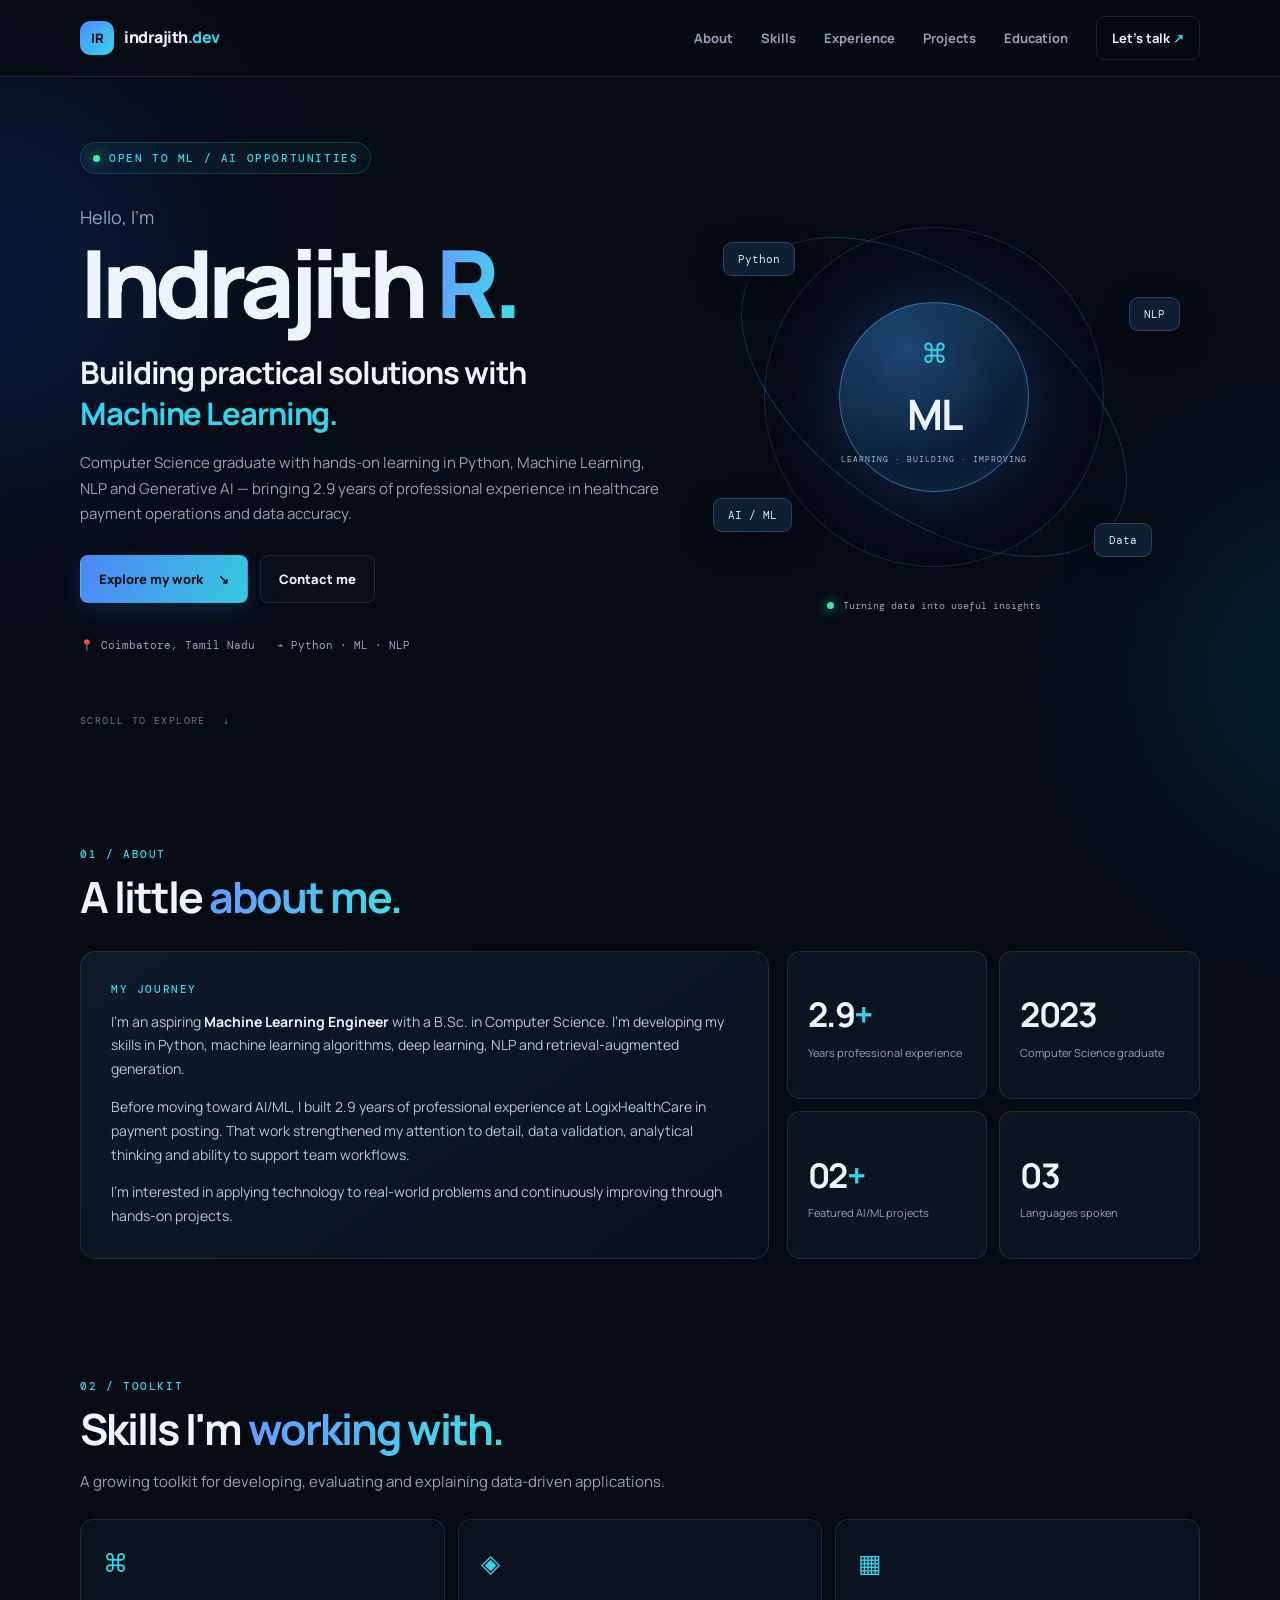
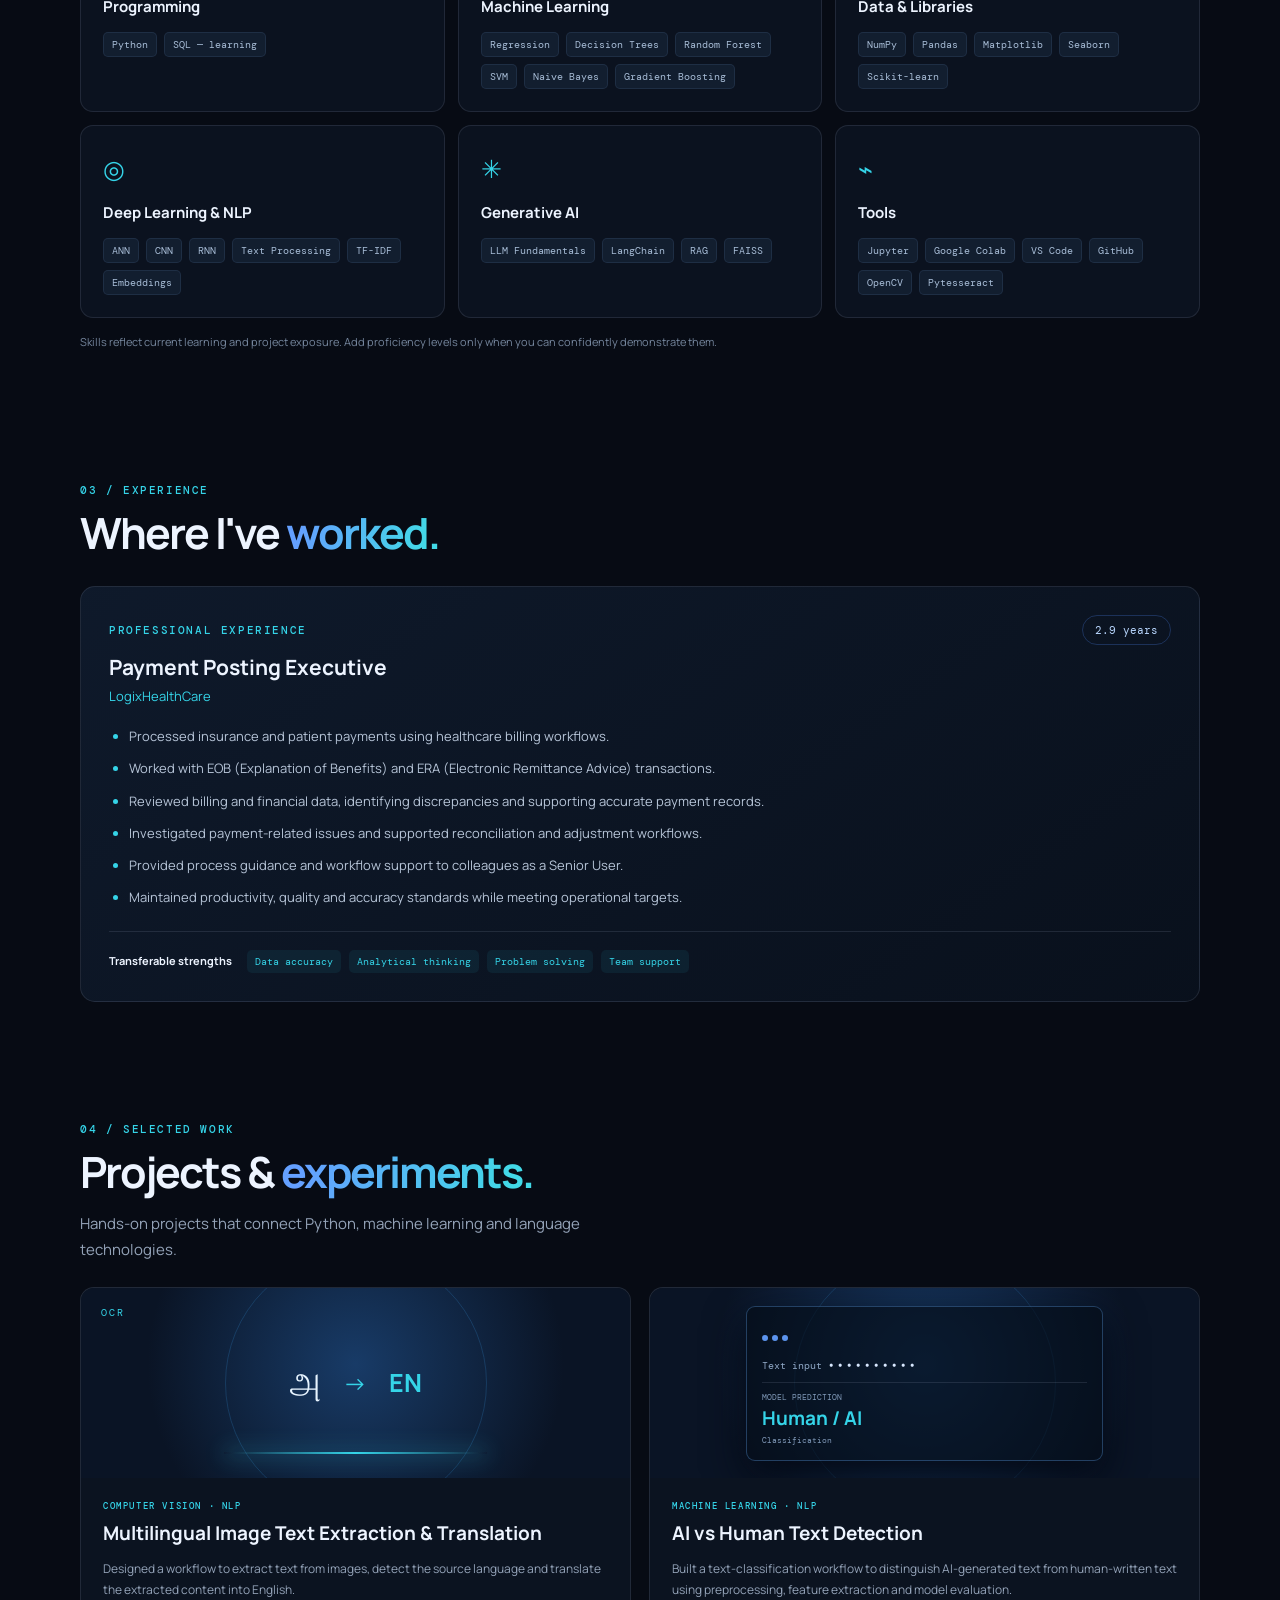
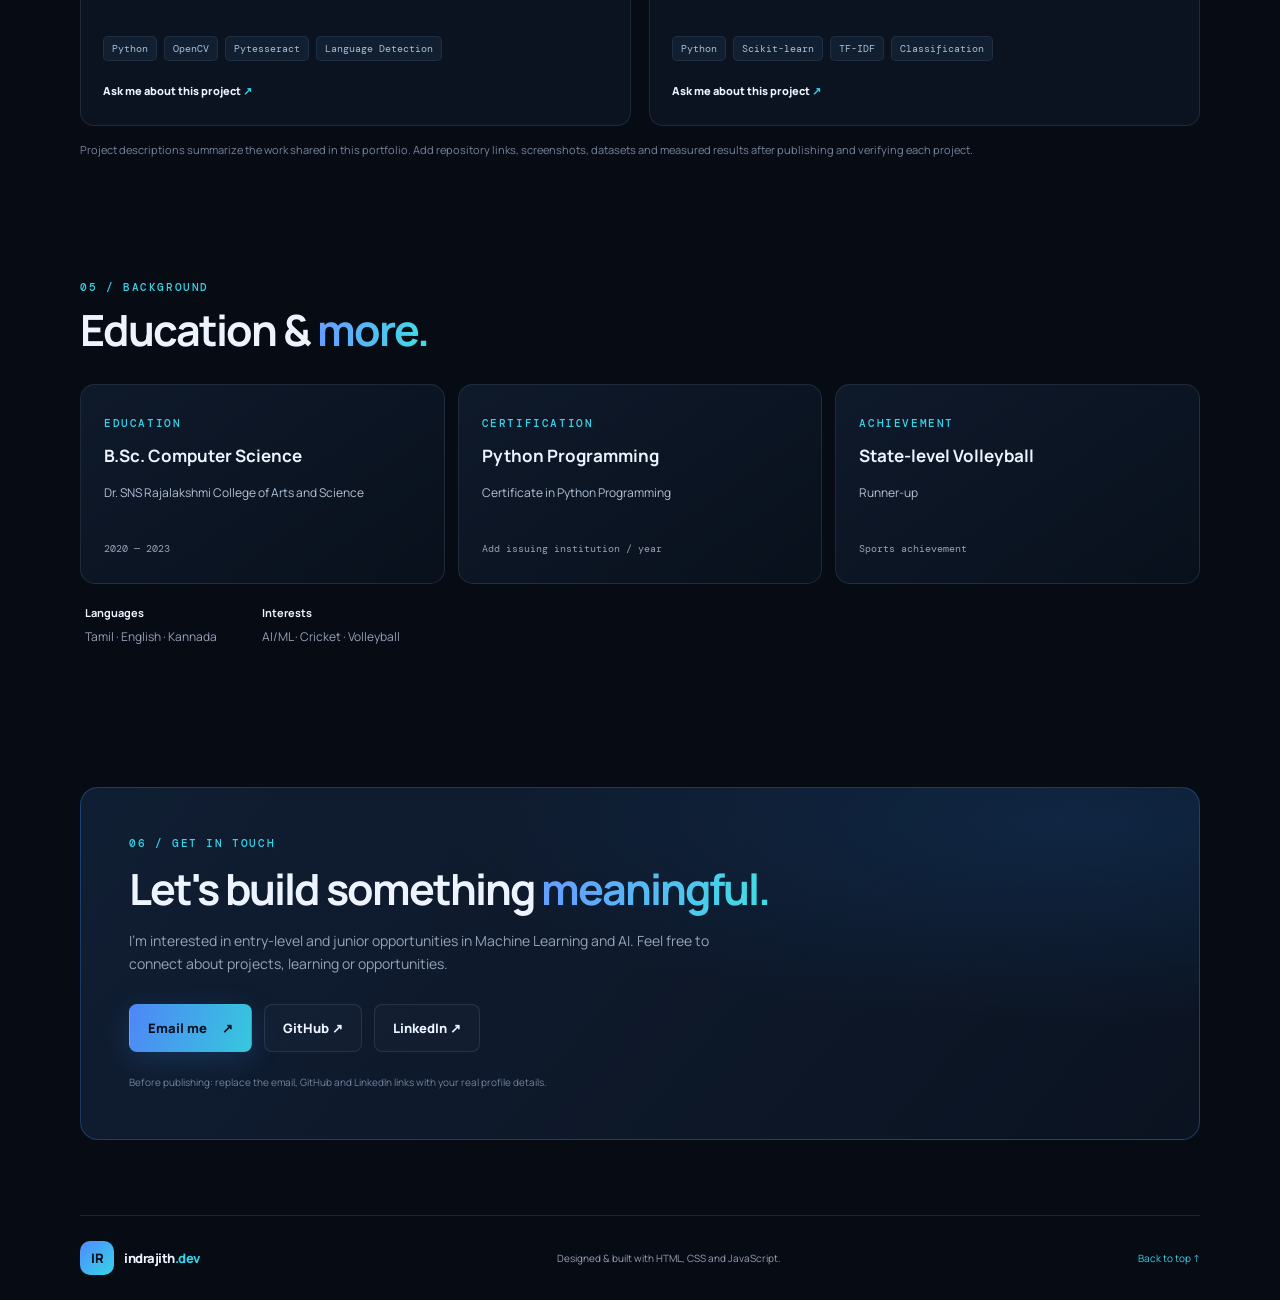
==== index.html @ 8628aa72 "Add files via upload" ====
<!DOCTYPE html>
<html lang="en">
<head>
  <meta charset="UTF-8">
  <meta name="viewport" content="width=device-width, initial-scale=1.0">
  <meta name="description" content="Indrajith R — aspiring Machine Learning Engineer portfolio.">
  <title>Indrajith R | Machine Learning Engineer</title>
  <link rel="preconnect" href="https://fonts.googleapis.com">
  <link rel="preconnect" href="https://fonts.gstatic.com" crossorigin>
  <link href="https://fonts.googleapis.com/css2?family=DM+Mono:wght@400;500&family=Manrope:wght@400;500;600;700;800&display=swap" rel="stylesheet">
  <link rel="stylesheet" href="style.css">
</head>
<body>
  <div class="ambient ambient-one"></div><div class="ambient ambient-two"></div>
  <header class="site-header">
    <nav class="nav container" aria-label="Main navigation">
      <a class="brand" href="#home"><span class="brand-mark">IR</span><span>indrajith<span class="accent">.dev</span></span></a>
      <button class="menu-toggle" id="menuToggle" aria-label="Toggle navigation" aria-expanded="false">☰</button>
      <div class="nav-links" id="navLinks">
        <a href="#about">About</a><a href="#skills">Skills</a><a href="#experience">Experience</a>
        <a href="#projects">Projects</a><a href="#education">Education</a>
        <a class="nav-contact" href="#contact">Let's talk <span>↗</span></a>
      </div>
    </nav>
  </header>

  <main>
    <section class="hero container" id="home">
      <div class="hero-copy">
        <div class="eyebrow"><span class="status-dot"></span> OPEN TO ML / AI OPPORTUNITIES</div>
        <p class="intro">Hello, I'm</p>
        <h1>Indrajith <span class="gradient-text">R.</span></h1>
        <h2>Building practical solutions with <span class="accent">Machine Learning.</span></h2>
        <p class="hero-description">Computer Science graduate with hands-on learning in Python, Machine Learning, NLP and Generative AI — bringing 2.9 years of professional experience in healthcare payment operations and data accuracy.</p>
        <div class="hero-actions">
          <a class="button button-primary" href="#projects">Explore my work <span>↘</span></a>
          <a class="button button-ghost" href="#contact">Contact me</a>
        </div>
        <div class="hero-meta"><span>📍 Coimbatore, Tamil Nadu</span><span>⌁ Python · ML · NLP</span></div>
      </div>
      <div class="hero-visual" aria-label="Decorative machine learning illustration">
        <div class="orbit orbit-a"></div><div class="orbit orbit-b"></div>
        <div class="core"><span class="core-symbol">⌘</span><strong>ML</strong><small>LEARNING · BUILDING · IMPROVING</small></div>
        <span class="float-chip chip-python">Python</span><span class="float-chip chip-nlp">NLP</span>
        <span class="float-chip chip-ai">AI / ML</span><span class="float-chip chip-data">Data</span>
        <div class="visual-caption"><span class="pulse"></span> Turning data into useful insights</div>
      </div>
      <a class="scroll-cue" href="#about">SCROLL TO EXPLORE <span>↓</span></a>
    </section>

    <section class="section container" id="about">
      <div class="section-heading"><span class="section-index">01 / ABOUT</span><h2>A little <span class="gradient-text">about me.</span></h2></div>
      <div class="about-grid">
        <div class="about-main panel">
          <div class="panel-kicker">MY JOURNEY</div>
          <p>I'm an aspiring <strong>Machine Learning Engineer</strong> with a B.Sc. in Computer Science. I'm developing my skills in Python, machine learning algorithms, deep learning, NLP and retrieval-augmented generation.</p>
          <p>Before moving toward AI/ML, I built 2.9 years of professional experience at LogixHealthCare in payment posting. That work strengthened my attention to detail, data validation, analytical thinking and ability to support team workflows.</p>
          <p>I'm interested in applying technology to real-world problems and continuously improving through hands-on projects.</p>
        </div>
        <div class="about-stats">
          <div class="stat-card"><strong>2.9<span>+</span></strong><span>Years professional experience</span></div>
          <div class="stat-card"><strong>2023</strong><span>Computer Science graduate</span></div>
          <div class="stat-card"><strong>02<span>+</span></strong><span>Featured AI/ML projects</span></div>
          <div class="stat-card"><strong>03</strong><span>Languages spoken</span></div>
        </div>
      </div>
    </section>

    <section class="section container" id="skills">
      <div class="section-heading"><span class="section-index">02 / TOOLKIT</span><h2>Skills I'm <span class="gradient-text">working with.</span></h2></div>
      <p class="section-lead">A growing toolkit for developing, evaluating and explaining data-driven applications.</p>
      <div class="skills-grid">
        <article class="skill-card"><div class="skill-icon">⌘</div><h3>Programming</h3><div class="tags"><span>Python</span><span>SQL — learning</span></div></article>
        <article class="skill-card"><div class="skill-icon">◈</div><h3>Machine Learning</h3><div class="tags"><span>Regression</span><span>Decision Trees</span><span>Random Forest</span><span>SVM</span><span>Naive Bayes</span><span>Gradient Boosting</span></div></article>
        <article class="skill-card"><div class="skill-icon">▦</div><h3>Data & Libraries</h3><div class="tags"><span>NumPy</span><span>Pandas</span><span>Matplotlib</span><span>Seaborn</span><span>Scikit-learn</span></div></article>
        <article class="skill-card"><div class="skill-icon">◎</div><h3>Deep Learning & NLP</h3><div class="tags"><span>ANN</span><span>CNN</span><span>RNN</span><span>Text Processing</span><span>TF-IDF</span><span>Embeddings</span></div></article>
        <article class="skill-card"><div class="skill-icon">✳</div><h3>Generative AI</h3><div class="tags"><span>LLM Fundamentals</span><span>LangChain</span><span>RAG</span><span>FAISS</span></div></article>
        <article class="skill-card"><div class="skill-icon">⌁</div><h3>Tools</h3><div class="tags"><span>Jupyter</span><span>Google Colab</span><span>VS Code</span><span>GitHub</span><span>OpenCV</span><span>Pytesseract</span></div></article>
      </div>
      <p class="note">Skills reflect current learning and project exposure. Add proficiency levels only when you can confidently demonstrate them.</p>
    </section>

    <section class="section container" id="experience">
      <div class="section-heading"><span class="section-index">03 / EXPERIENCE</span><h2>Where I've <span class="gradient-text">worked.</span></h2></div>
      <article class="timeline-card panel">
        <div class="timeline-top"><div><span class="panel-kicker">PROFESSIONAL EXPERIENCE</span><h3>Payment Posting Executive</h3><p class="company">LogixHealthCare</p></div><span class="date-pill">2.9 years</span></div>
        <ul class="experience-list">
          <li>Processed insurance and patient payments using healthcare billing workflows.</li>
          <li>Worked with EOB (Explanation of Benefits) and ERA (Electronic Remittance Advice) transactions.</li>
          <li>Reviewed billing and financial data, identifying discrepancies and supporting accurate payment records.</li>
          <li>Investigated payment-related issues and supported reconciliation and adjustment workflows.</li>
          <li>Provided process guidance and workflow support to colleagues as a Senior User.</li>
          <li>Maintained productivity, quality and accuracy standards while meeting operational targets.</li>
        </ul>
        <div class="transferable"><strong>Transferable strengths</strong><span>Data accuracy</span><span>Analytical thinking</span><span>Problem solving</span><span>Team support</span></div>
      </article>
    </section>

    <section class="section container" id="projects">
      <div class="section-heading"><span class="section-index">04 / SELECTED WORK</span><h2>Projects & <span class="gradient-text">experiments.</span></h2></div>
      <p class="section-lead">Hands-on projects that connect Python, machine learning and language technologies.</p>
      <div class="project-grid">
        <article class="project-card">
          <div class="project-art art-translate"><span class="art-label">OCR</span><div class="scan-box"><span>அ</span><i>→</i><b>EN</b></div><div class="art-lines"></div></div>
          <div class="project-content"><div class="project-type">COMPUTER VISION · NLP</div><h3>Multilingual Image Text Extraction & Translation</h3><p>Designed a workflow to extract text from images, detect the source language and translate the extracted content into English.</p><div class="tags"><span>Python</span><span>OpenCV</span><span>Pytesseract</span><span>Language Detection</span></div><a class="text-link" href="#contact">Ask me about this project <span>↗</span></a></div>
        </article>
        <article class="project-card">
          <div class="project-art art-detect"><div class="detect-window"><div><span class="window-dot"></span><span class="window-dot"></span><span class="window-dot"></span></div><p>Text input <b>••••••••••</b></p><div class="prediction"><span>MODEL PREDICTION</span><strong>Human / AI</strong><i>Classification</i></div></div></div>
          <div class="project-content"><div class="project-type">MACHINE LEARNING · NLP</div><h3>AI vs Human Text Detection</h3><p>Built a text-classification workflow to distinguish AI-generated text from human-written text using preprocessing, feature extraction and model evaluation.</p><div class="tags"><span>Python</span><span>Scikit-learn</span><span>TF-IDF</span><span>Classification</span></div><a class="text-link" href="#contact">Ask me about this project <span>↗</span></a></div>
        </article>
      </div>
      <div class="project-disclaimer">Project descriptions summarize the work shared in this portfolio. Add repository links, screenshots, datasets and measured results after publishing and verifying each project.</div>
    </section>

    <section class="section container" id="education">
      <div class="section-heading"><span class="section-index">05 / BACKGROUND</span><h2>Education & <span class="gradient-text">more.</span></h2></div>
      <div class="education-grid">
        <article class="panel education-card"><span class="panel-kicker">EDUCATION</span><h3>B.Sc. Computer Science</h3><p>Dr. SNS Rajalakshmi College of Arts and Science</p><span class="muted">2020 — 2023</span></article>
        <article class="panel education-card"><span class="panel-kicker">CERTIFICATION</span><h3>Python Programming</h3><p>Certificate in Python Programming</p><span class="muted">Add issuing institution / year</span></article>
        <article class="panel education-card"><span class="panel-kicker">ACHIEVEMENT</span><h3>State-level Volleyball</h3><p>Runner-up</p><span class="muted">Sports achievement</span></article>
      </div>
      <div class="more-info"><div><strong>Languages</strong><span>Tamil · English · Kannada</span></div><div><strong>Interests</strong><span>AI/ML · Cricket · Volleyball</span></div></div>
    </section>

    <section class="section container contact-section" id="contact">
      <div class="contact-panel">
        <span class="section-index">06 / GET IN TOUCH</span>
        <h2>Let's build something <span class="gradient-text">meaningful.</span></h2>
        <p>I'm interested in entry-level and junior opportunities in Machine Learning and AI. Feel free to connect about projects, learning or opportunities.</p>
        <div class="contact-actions">
          <!-- Replace the placeholder email address before publishing. -->
          <a class="button button-primary" id="emailLink" href="mailto:your.email@example.com">Email me <span>↗</span></a>
          <!-- Replace # with your actual profile URLs. -->
          <a class="button button-ghost" href="https://github.com/" target="_blank" rel="noreferrer">GitHub ↗</a>
          <a class="button button-ghost" href="https://www.linkedin.com/" target="_blank" rel="noreferrer">LinkedIn ↗</a>
        </div>
        <div class="contact-placeholder">Before publishing: replace the email, GitHub and LinkedIn links with your real profile details.</div>
      </div>
    </section>
  </main>

  <footer class="footer container"><a class="brand" href="#home"><span class="brand-mark">IR</span><span>indrajith<span class="accent">.dev</span></span></a><span>Designed & built with HTML, CSS and JavaScript.</span><a href="#home">Back to top ↑</a></footer>
  <script src="script.js"></script>
</body>
</html>
---- style.css ----
:root{--bg:#070b14;--panel:#0d1422;--panel2:#101b2d;--text:#edf4ff;--muted:#94a3b8;--blue:#4f8cff;--cyan:#35d4e8;--line:rgba(148,163,184,.16);--font:'Manrope',sans-serif}*{box-sizing:border-box}html{scroll-behavior:smooth;scroll-padding-top:90px}body{margin:0;background:var(--bg);color:var(--text);font-family:var(--font);line-height:1.7;overflow-x:hidden}a{color:inherit;text-decoration:none}.container{width:min(1120px,calc(100% - 48px));margin-inline:auto}.ambient{position:absolute;pointer-events:none;filter:blur(90px);opacity:.18;border-radius:50%;z-index:-1}.ambient-one{width:420px;height:420px;background:#1454c7;top:60px;left:-220px}.ambient-two{width:350px;height:350px;background:#007f9b;top:500px;right:-230px}.site-header{position:sticky;top:0;z-index:10;background:rgba(7,11,20,.82);backdrop-filter:blur(18px);border-bottom:1px solid var(--line)}.nav{height:76px;display:flex;align-items:center;justify-content:space-between}.brand{display:inline-flex;align-items:center;gap:10px;font-weight:800;letter-spacing:-.5px}.brand-mark{display:grid;place-items:center;width:34px;height:34px;border-radius:10px;background:linear-gradient(135deg,var(--blue),var(--cyan));color:#06101d;font-size:13px}.accent{color:var(--cyan)}.nav-links{display:flex;align-items:center;gap:28px;color:var(--muted);font-size:13px;font-weight:700}.nav-links a:hover,.footer a:hover{color:var(--cyan)}.nav-contact{padding:10px 15px;border:1px solid var(--line);border-radius:8px;color:var(--text)!important}.nav-contact span,.text-link span{color:var(--cyan)}.menu-toggle{display:none;background:none;color:var(--text);border:0;font-size:24px}.hero{min-height:680px;display:grid;grid-template-columns:1.05fr .95fr;align-items:center;position:relative;padding-top:60px;padding-bottom:100px}.hero-copy{max-width:610px}.eyebrow,.section-index,.panel-kicker,.project-type{font:500 11px 'DM Mono',monospace;letter-spacing:1.6px;color:var(--cyan)}.eyebrow{display:inline-flex;align-items:center;gap:9px;padding:8px 12px;border:1px solid rgba(53,212,232,.2);border-radius:30px;background:rgba(53,212,232,.05)}.status-dot,.pulse{width:7px;height:7px;border-radius:50%;background:#45e6a6;box-shadow:0 0 14px #45e6a6}.intro{color:var(--muted);margin:28px 0 0;font-size:18px}.hero h1{font-size:clamp(58px,8vw,94px);line-height:1.05;letter-spacing:-6px;margin:0;font-weight:800}.gradient-text{background:linear-gradient(100deg,#64a0ff 10%,#42d9e7 90%);-webkit-background-clip:text;background-clip:text;color:transparent}.hero h2{font-size:clamp(22px,3vw,31px);line-height:1.35;letter-spacing:-1.1px;margin:20px 0 14px;max-width:540px}.hero-description,.section-lead{color:var(--muted);font-size:15px;max-width:590px}.hero-actions,.contact-actions{display:flex;flex-wrap:wrap;gap:12px;margin-top:28px}.button{display:inline-flex;align-items:center;justify-content:center;gap:15px;padding:12px 18px;border-radius:8px;font-weight:800;font-size:13px;transition:.2s;border:1px solid transparent}.button:hover{transform:translateY(-2px)}.button-primary{background:linear-gradient(110deg,#4e86f7,#36c8dd);color:#06101d;box-shadow:0 8px 30px rgba(53,150,255,.18)}.button-ghost{border-color:var(--line);background:rgba(255,255,255,.02)}.button-ghost:hover{border-color:var(--cyan)}.hero-meta{display:flex;gap:22px;flex-wrap:wrap;margin-top:35px;color:var(--muted);font:11px 'DM Mono',monospace}.hero-visual{height:430px;position:relative;display:grid;place-items:center}.orbit{position:absolute;border:1px solid rgba(78,145,255,.22);border-radius:50%;transform:rotate(-25deg)}.orbit-a{width:340px;height:340px}.orbit-b{width:440px;height:240px;border-color:rgba(53,212,232,.22);transform:rotate(35deg)}.core{width:190px;height:190px;border-radius:50%;display:flex;flex-direction:column;align-items:center;justify-content:center;gap:3px;background:radial-gradient(circle at 35% 25%,#1d4775,#0c1b32 65%);border:1px solid rgba(89,177,255,.5);box-shadow:0 0 70px rgba(48,129,255,.25),inset 0 0 40px rgba(53,212,232,.08);z-index:1}.core-symbol{font-size:27px;color:var(--cyan)}.core strong{font-size:42px;letter-spacing:-2px}.core small{font:8px 'DM Mono',monospace;color:#9bb7d9;letter-spacing:1px}.float-chip{position:absolute;padding:9px 14px;border-radius:9px;background:#101e32;border:1px solid rgba(104,164,255,.28);font:11px 'DM Mono',monospace;color:#d5e8ff;box-shadow:0 10px 30px #020712}.chip-python{top:60px;left:55px}.chip-nlp{top:115px;right:20px}.chip-ai{bottom:80px;left:45px}.chip-data{bottom:55px;right:48px}.visual-caption{position:absolute;bottom:0;color:var(--muted);font:10px 'DM Mono',monospace;display:flex;align-items:center;gap:9px}.scroll-cue{position:absolute;bottom:30px;left:0;color:#61748d;font:10px 'DM Mono',monospace;letter-spacing:1.4px}.scroll-cue span{color:var(--cyan);margin-left:10px}.section{padding-top:90px;padding-bottom:30px}.section-heading{margin-bottom:28px}.section-index{display:block;margin-bottom:10px}.section-heading h2,.contact-panel h2{font-size:clamp(30px,4vw,43px);letter-spacing:-2px;line-height:1.2;margin:0}.panel{background:linear-gradient(145deg,rgba(16,27,45,.9),rgba(10,17,29,.9));border:1px solid var(--line);border-radius:15px}.about-grid{display:grid;grid-template-columns:1.25fr .75fr;gap:18px}.about-main{padding:30px}.about-main p{color:#b7c5d8;font-size:14px}.about-main p:last-child{margin-bottom:0}.about-main strong{color:var(--text)}.about-stats{display:grid;grid-template-columns:1fr 1fr;gap:12px}.stat-card{padding:20px;border:1px solid var(--line);border-radius:13px;background:rgba(15,25,41,.7);display:flex;flex-direction:column;justify-content:center}.stat-card strong{font-size:34px;letter-spacing:-1.5px}.stat-card strong span{color:var(--cyan)}.stat-card>span{font-size:11px;color:var(--muted)}.section-lead{margin-top:-14px;margin-bottom:25px}.skills-grid{display:grid;grid-template-columns:repeat(3,1fr);gap:13px}.skill-card{padding:22px;border:1px solid var(--line);background:rgba(13,20,34,.8);border-radius:13px;transition:.2s}.skill-card:hover,.project-card:hover{border-color:rgba(53,212,232,.45);transform:translateY(-3px)}.skill-icon{color:var(--cyan);font-size:25px}.skill-card h3{font-size:15px;margin:9px 0 13px}.tags{display:flex;flex-wrap:wrap;gap:7px}.tags span{font:10px 'DM Mono',monospace;color:#a8bdd7;padding:5px 8px;background:rgba(91,137,190,.1);border:1px solid rgba(110,157,210,.13);border-radius:5px}.note,.project-disclaimer{font-size:11px;color:#75869d;margin-top:15px}.timeline-card{padding:28px}.timeline-top{display:flex;justify-content:space-between;gap:15px;align-items:flex-start}.timeline-top h3,.education-card h3{font-size:21px;margin:7px 0 0}.company{margin:0;color:var(--cyan);font-size:13px}.date-pill{font:11px 'DM Mono',monospace;color:#b9d7ff;border:1px solid rgba(79,140,255,.25);border-radius:30px;padding:7px 12px}.experience-list{padding-left:20px;color:#b7c5d8;font-size:13px}.experience-list li{padding:5px 0}.experience-list li::marker{color:var(--cyan)}.transferable{display:flex;flex-wrap:wrap;align-items:center;gap:8px;border-top:1px solid var(--line);padding-top:18px;margin-top:18px}.transferable strong{font-size:11px;margin-right:7px}.transferable span{font:10px 'DM Mono',monospace;color:var(--cyan);background:rgba(53,212,232,.07);padding:5px 8px;border-radius:5px}.project-grid{display:grid;grid-template-columns:1fr 1fr;gap:18px}.project-card{overflow:hidden;border:1px solid var(--line);background:rgba(13,20,34,.9);border-radius:14px;transition:.2s}.project-art{height:190px;display:grid;place-items:center;position:relative;overflow:hidden;background:radial-gradient(circle at 50% 40%,#183b67,#0a1425 70%)}.art-translate:before,.art-detect:before{content:"";position:absolute;width:260px;height:260px;border:1px solid rgba(65,169,255,.18);border-radius:50%}.art-label{position:absolute;top:18px;left:20px;font:10px 'DM Mono',monospace;color:var(--cyan);letter-spacing:2px}.scan-box{display:flex;align-items:center;gap:22px;font-size:34px;color:#e7f4ff;z-index:1}.scan-box i{font-style:normal;color:var(--cyan);font-size:24px}.scan-box b{font-size:25px;color:var(--cyan)}.art-lines{position:absolute;bottom:24px;width:48%;height:2px;background:linear-gradient(90deg,transparent,var(--cyan),transparent);box-shadow:0 0 20px var(--cyan)}.detect-window{z-index:1;width:65%;padding:15px;border:1px solid rgba(104,174,255,.3);background:rgba(5,13,25,.7);border-radius:9px;box-shadow:0 15px 40px #030813}.window-dot{display:inline-block;width:6px;height:6px;background:#5c94ee;border-radius:50%;margin-right:4px}.detect-window p{font:10px 'DM Mono',monospace;color:#91a9c7}.detect-window p b{color:#d8e8ff;letter-spacing:3px}.prediction{border-top:1px solid var(--line);padding-top:9px;display:flex;flex-direction:column}.prediction span,.prediction i{font:8px 'DM Mono',monospace;color:#819ab9}.prediction strong{font-size:19px;color:var(--cyan)}.prediction i{font-style:normal}.project-content{padding:22px}.project-type{font-size:9px}.project-content h3{font-size:19px;line-height:1.35;margin:9px 0}.project-content p{font-size:12px;color:var(--muted);min-height:62px}.project-content .tags{margin:15px 0}.text-link{font-size:11px;font-weight:800}.education-grid{display:grid;grid-template-columns:repeat(3,1fr);gap:13px}.education-card{padding:23px}.education-card h3{font-size:17px}.education-card p{font-size:12px;color:#b2c2d6;min-height:38px}.muted{font:10px 'DM Mono',monospace;color:var(--muted)}.more-info{display:flex;gap:45px;padding:20px 5px}.more-info div{display:flex;flex-direction:column;gap:4px}.more-info strong{font-size:11px}.more-info span{font-size:12px;color:var(--muted)}.contact-section{padding-top:90px;padding-bottom:75px}.contact-panel{padding:48px;border:1px solid rgba(73,149,255,.28);border-radius:18px;background:radial-gradient(ellipse at 90% 10%,rgba(28,102,183,.2),transparent 45%),linear-gradient(130deg,#101e33,#0b1321)}.contact-panel h2{max-width:650px;margin-top:13px}.contact-panel>p{color:var(--muted);font-size:14px;max-width:590px}.contact-placeholder{font-size:10px;color:#71849d;margin-top:22px}.footer{min-height:85px;border-top:1px solid var(--line);display:flex;align-items:center;justify-content:space-between;gap:15px;color:var(--muted);font-size:10px}.footer .brand{color:var(--text);font-size:13px}.footer>a:last-child{color:var(--cyan)}@media(max-width:850px){.nav-links{gap:15px;font-size:11px}.hero{grid-template-columns:1fr  .8fr}.hero-visual{transform:scale(.85)}.skills-grid{grid-template-columns:repeat(2,1fr)}}@media(max-width:650px){.container{width:min(100% - 34px,540px)}.nav{height:66px}.menu-toggle{display:block}.nav-links{display:none;position:absolute;top:66px;left:0;right:0;padding:18px 24px 22px;background:#0b1321;border-bottom:1px solid var(--line);flex-direction:column;align-items:stretch;gap:14px}.nav-links.open{display:flex}.nav-contact{text-align:center}.hero{display:flex;flex-direction:column;align-items:flex-start;padding-top:65px;padding-bottom:85px;min-height:auto}.hero h1{font-size:65px;letter-spacing:-4px}.hero-visual{width:100%;height:320px;transform:scale(.8);transform-origin:center;margin:5px 0 -10px}.chip-python{left:0}.chip-ai{left:0}.chip-nlp{right:0}.chip-data{right:0}.scroll-cue{bottom:22px}.section{padding-top:65px}.about-grid,.project-grid{grid-template-columns:1fr}.about-stats{grid-template-columns:1fr 1fr}.about-main{padding:23px}.skills-grid{grid-template-columns:1fr 1fr}.skill-card{padding:16px}.skill-card h3{font-size:13px}.timeline-card{padding:21px}.education-grid{grid-template-columns:1fr}.education-card p{min-height:0}.more-info{gap:20px;flex-wrap:wrap}.contact-panel{padding:28px 22px}.footer{padding:20px 0;flex-wrap:wrap}.footer>span{order:3;width:100%}}@media(max-width:390px){.skills-grid{grid-template-columns:1fr}.hero h1{font-size:56px}.hero-visual{transform:scale(.7);margin-inline:-30px;width:calc(100% + 60px)}}
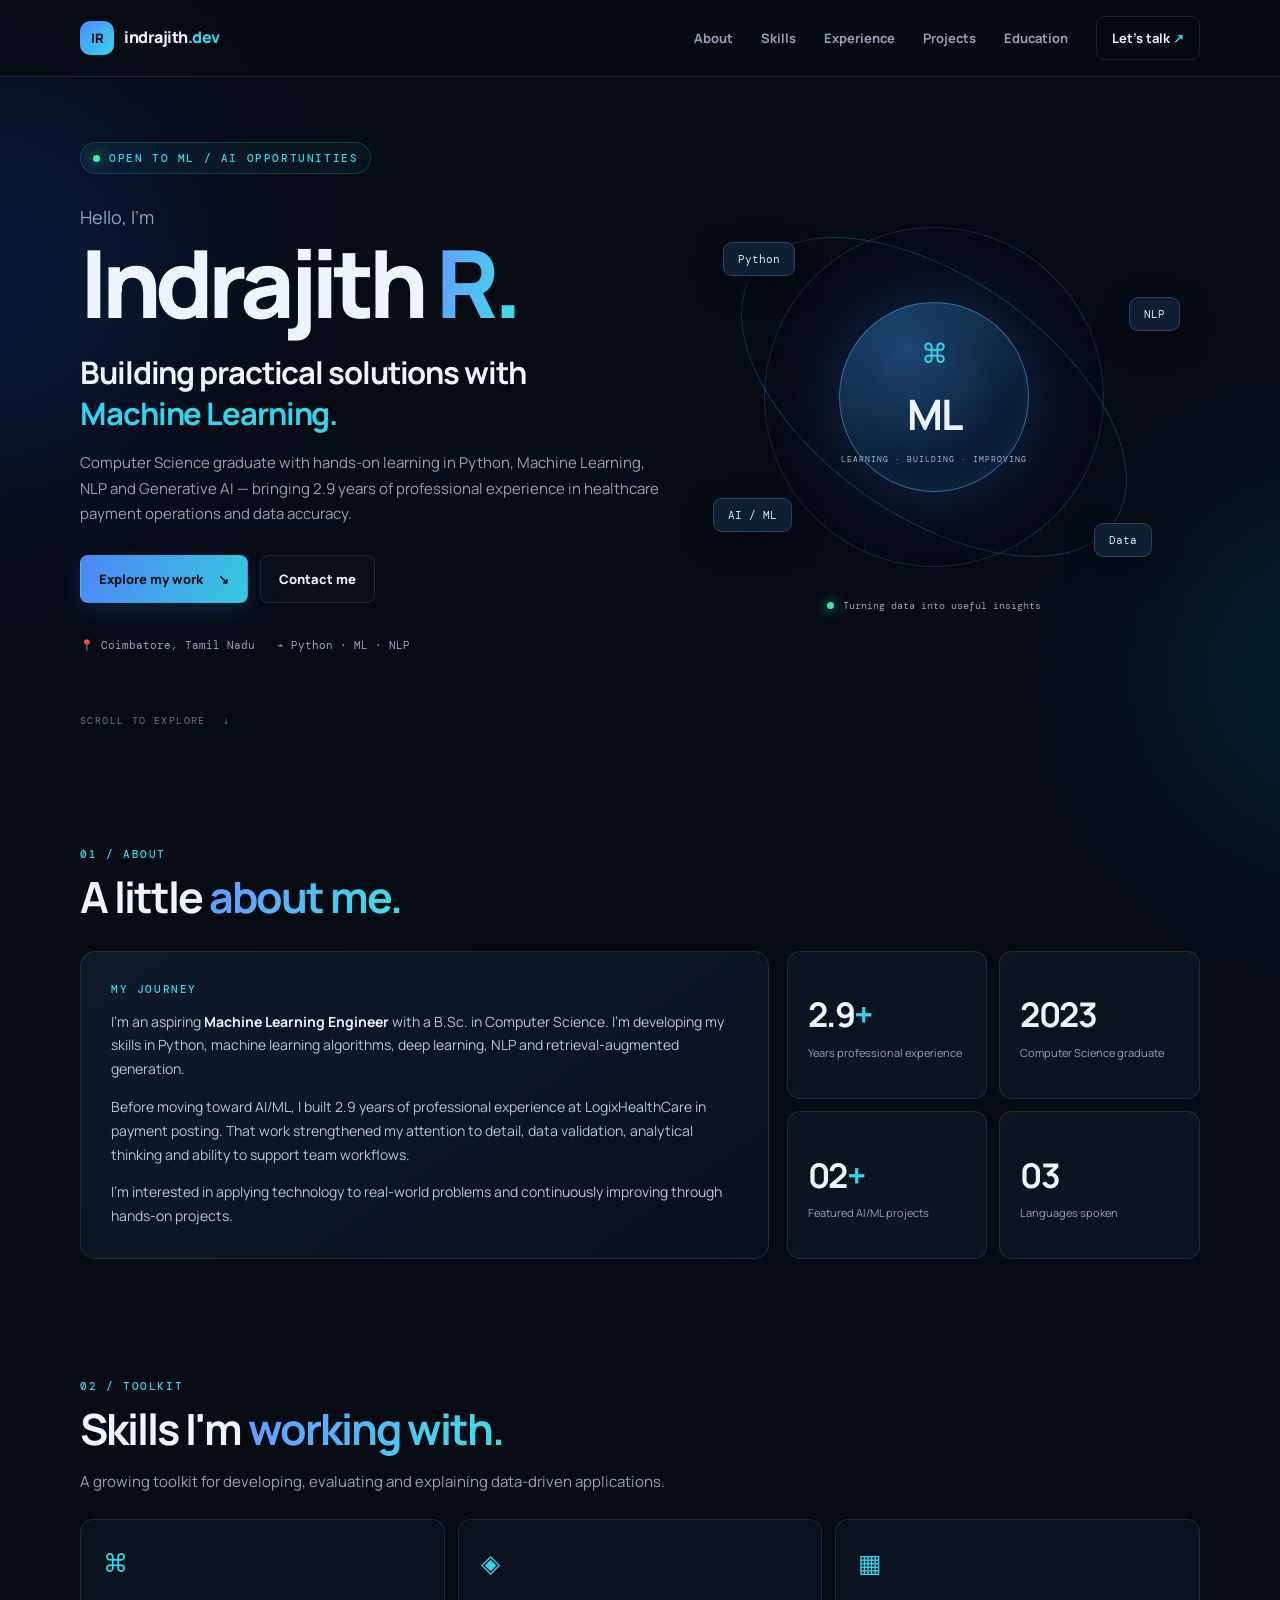
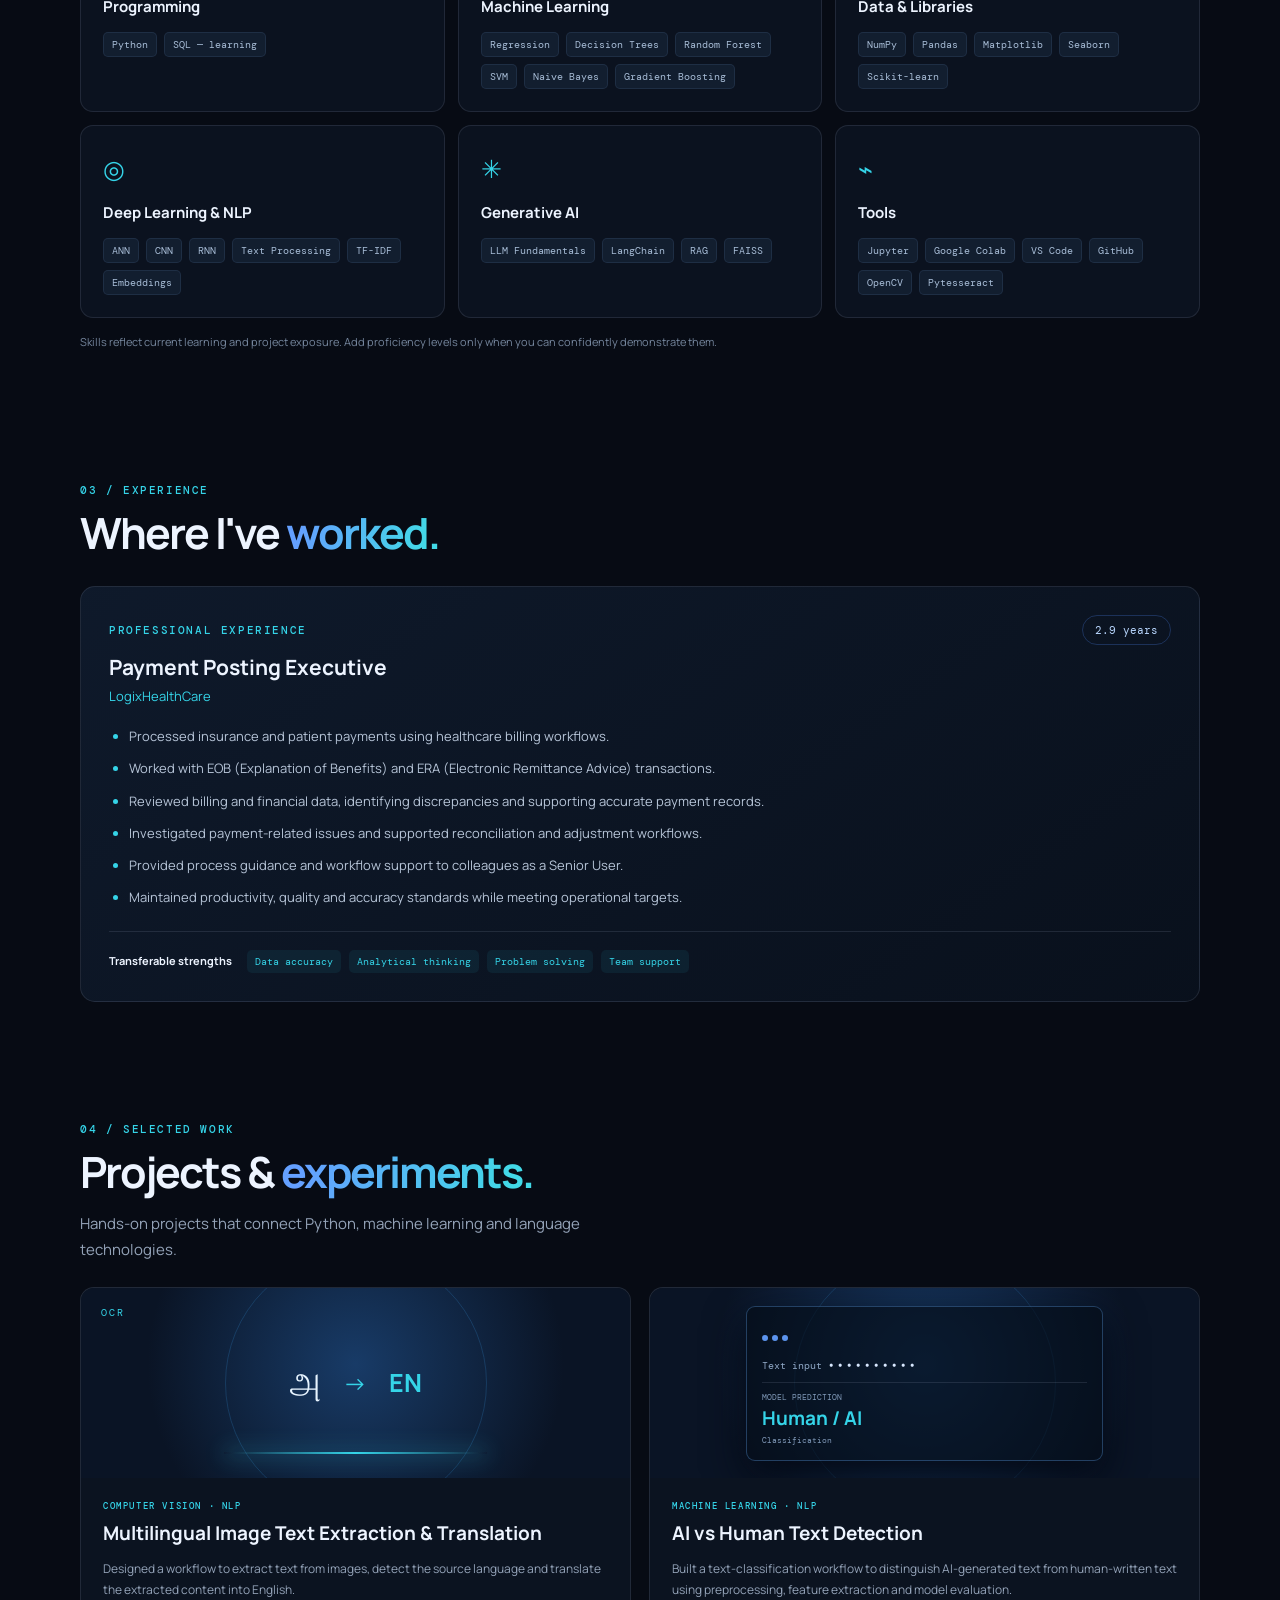
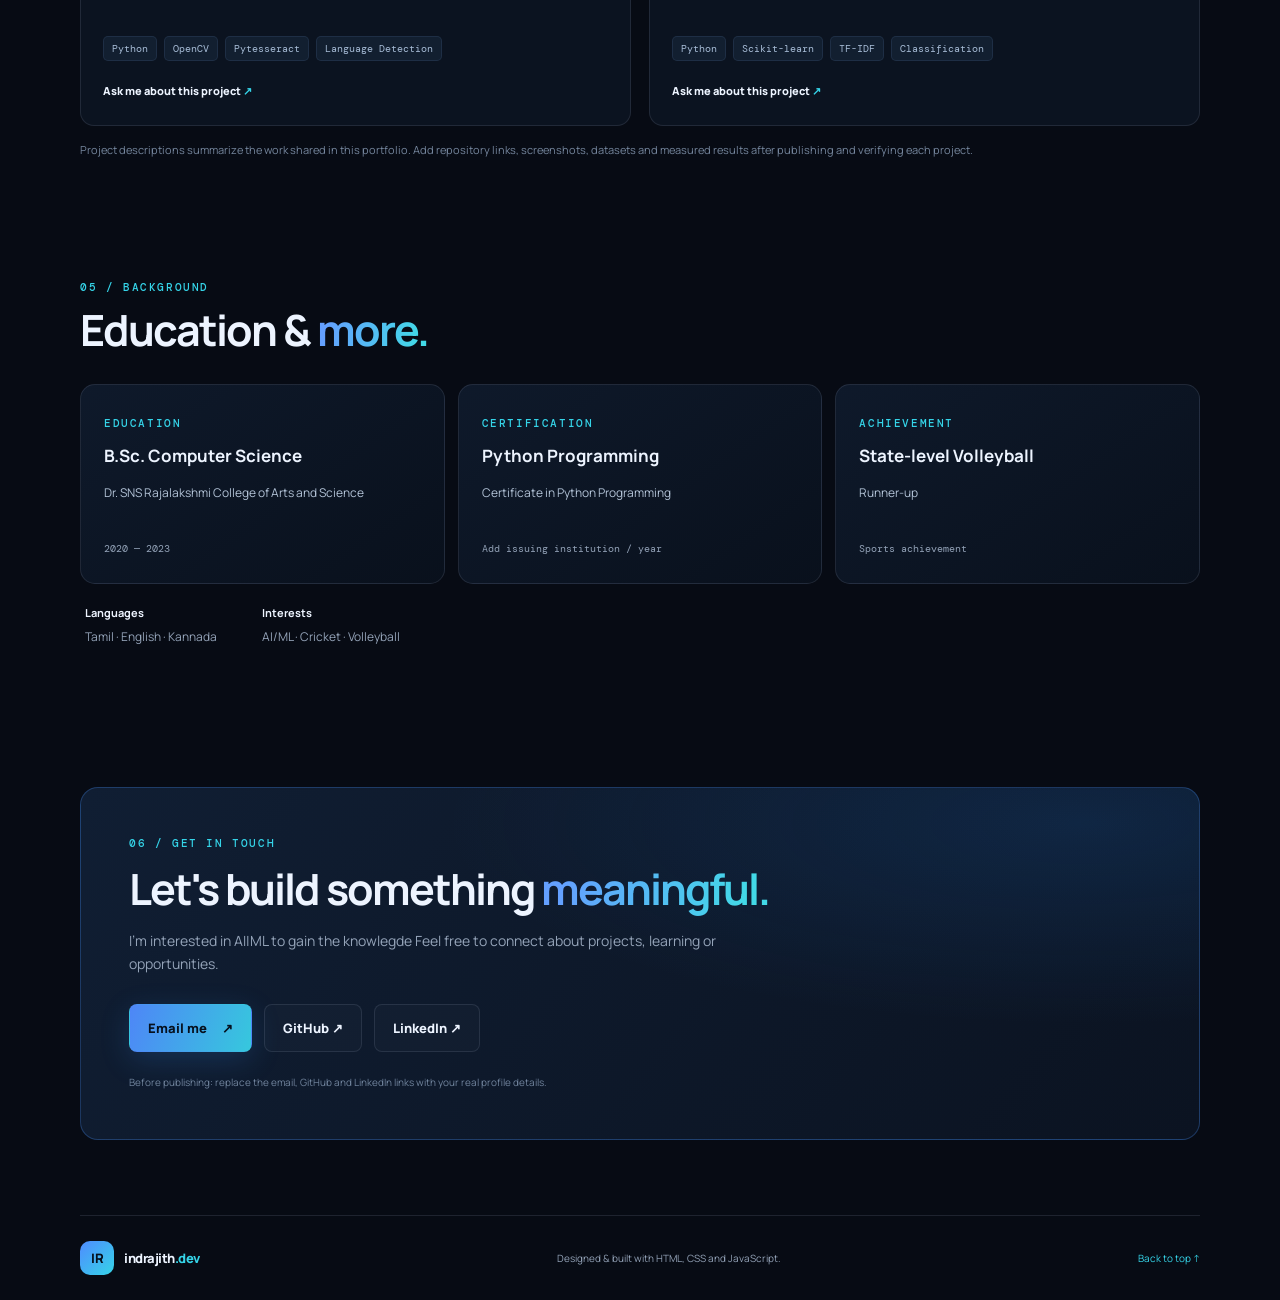
==== commit 15d810d6: "Revise meta tags and contact section text Updated the description and title to reflect a focus on AI" ====
--- a/index.html
+++ b/index.html
@@ -3,8 +3,8 @@
 <head>
   <meta charset="UTF-8">
   <meta name="viewport" content="width=device-width, initial-scale=1.0">
-  <meta name="description" content="Indrajith R — aspiring Machine Learning Engineer portfolio.">
-  <title>Indrajith R | Machine Learning Engineer</title>
+  <meta name="description" content="Indrajith R — aspiring AI|ML Engineer portfolio.">
+  <title>Indrajith R | AI|ML Engineer</title>
   <link rel="preconnect" href="https://fonts.googleapis.com">
   <link rel="preconnect" href="https://fonts.gstatic.com" crossorigin>
   <link href="https://fonts.googleapis.com/css2?family=DM+Mono:wght@400;500&family=Manrope:wght@400;500;600;700;800&display=swap" rel="stylesheet">
@@ -126,7 +126,7 @@
       <div class="contact-panel">
         <span class="section-index">06 / GET IN TOUCH</span>
         <h2>Let's build something <span class="gradient-text">meaningful.</span></h2>
-        <p>I'm interested in entry-level and junior opportunities in Machine Learning and AI. Feel free to connect about projects, learning or opportunities.</p>
+        <p>I'm interested in AI|ML to gain the knowlegde Feel free to connect about projects, learning or opportunities.</p>
         <div class="contact-actions">
           <!-- Replace the placeholder email address before publishing. -->
           <a class="button button-primary" id="emailLink" href="mailto:your.email@example.com">Email me <span>↗</span></a>
@@ -142,4 +142,4 @@
   <footer class="footer container"><a class="brand" href="#home"><span class="brand-mark">IR</span><span>indrajith<span class="accent">.dev</span></span></a><span>Designed & built with HTML, CSS and JavaScript.</span><a href="#home">Back to top ↑</a></footer>
   <script src="script.js"></script>
 </body>
-</html>+</html>
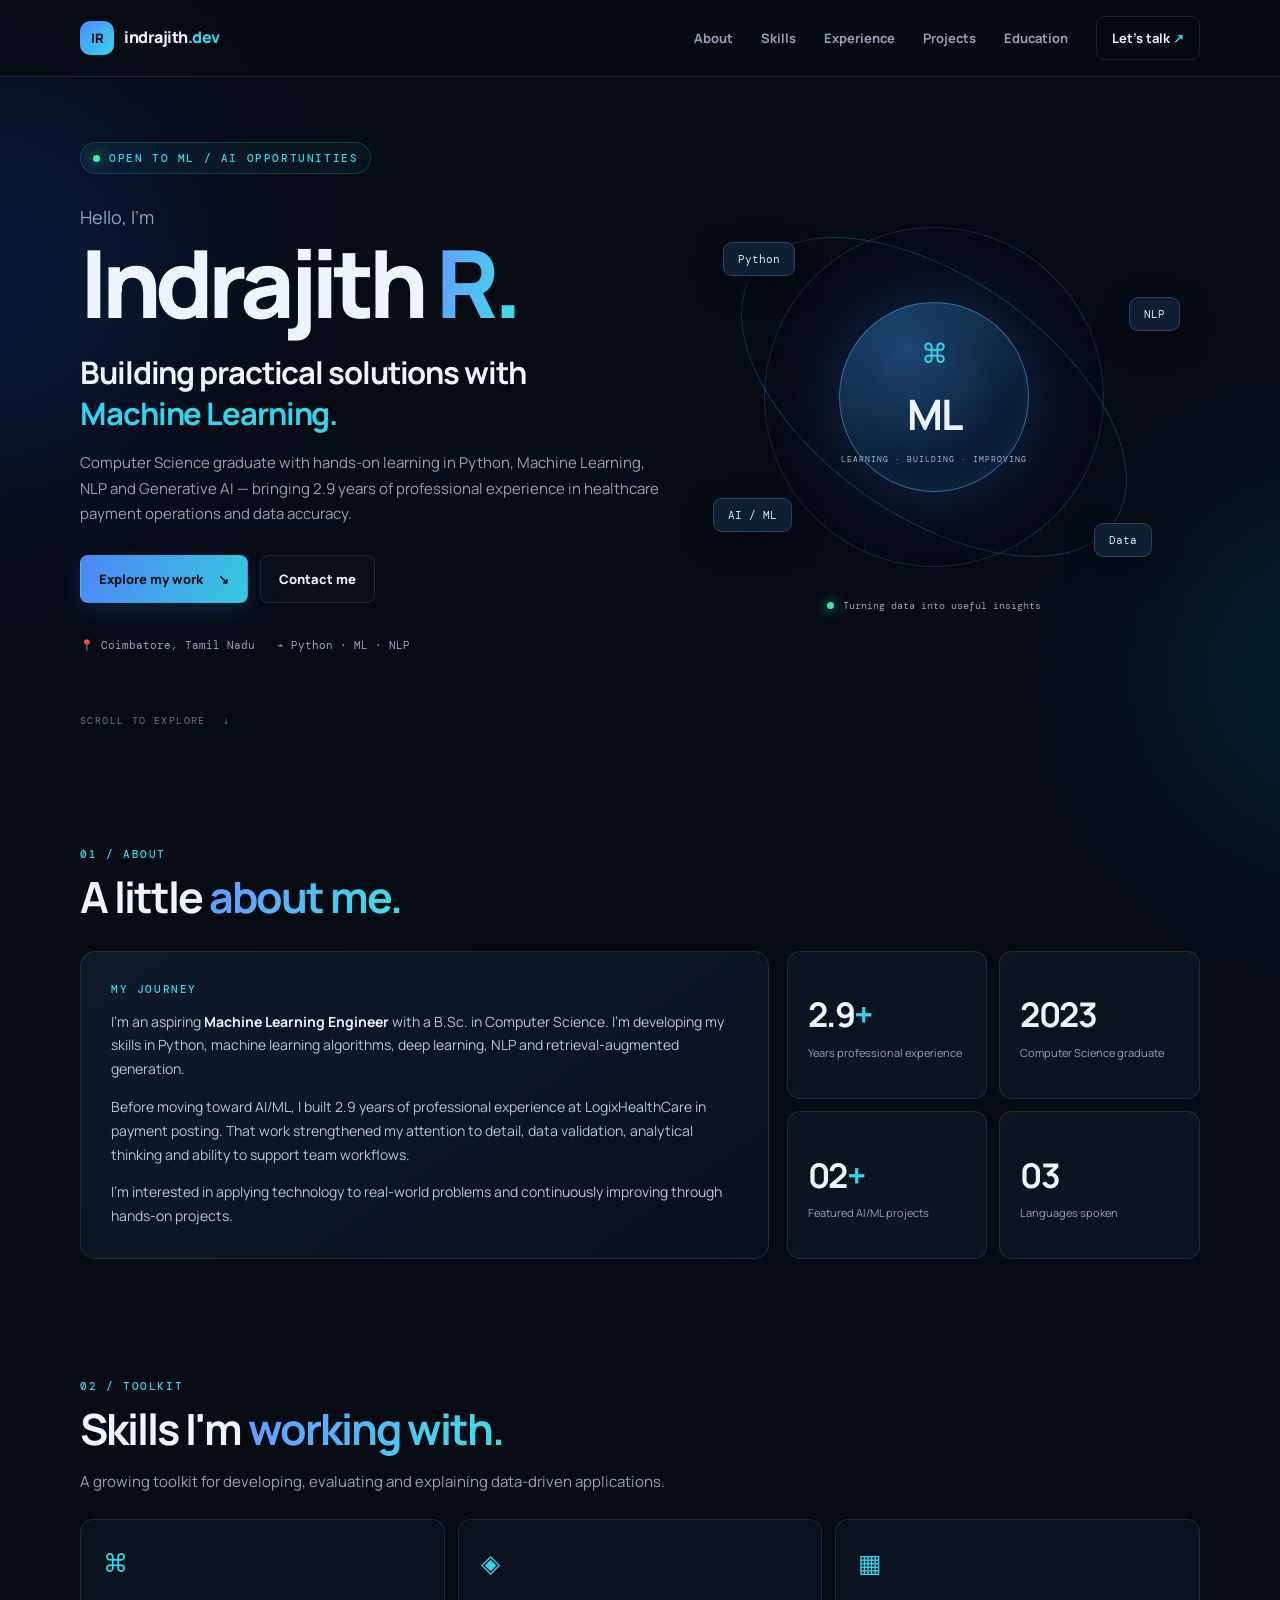
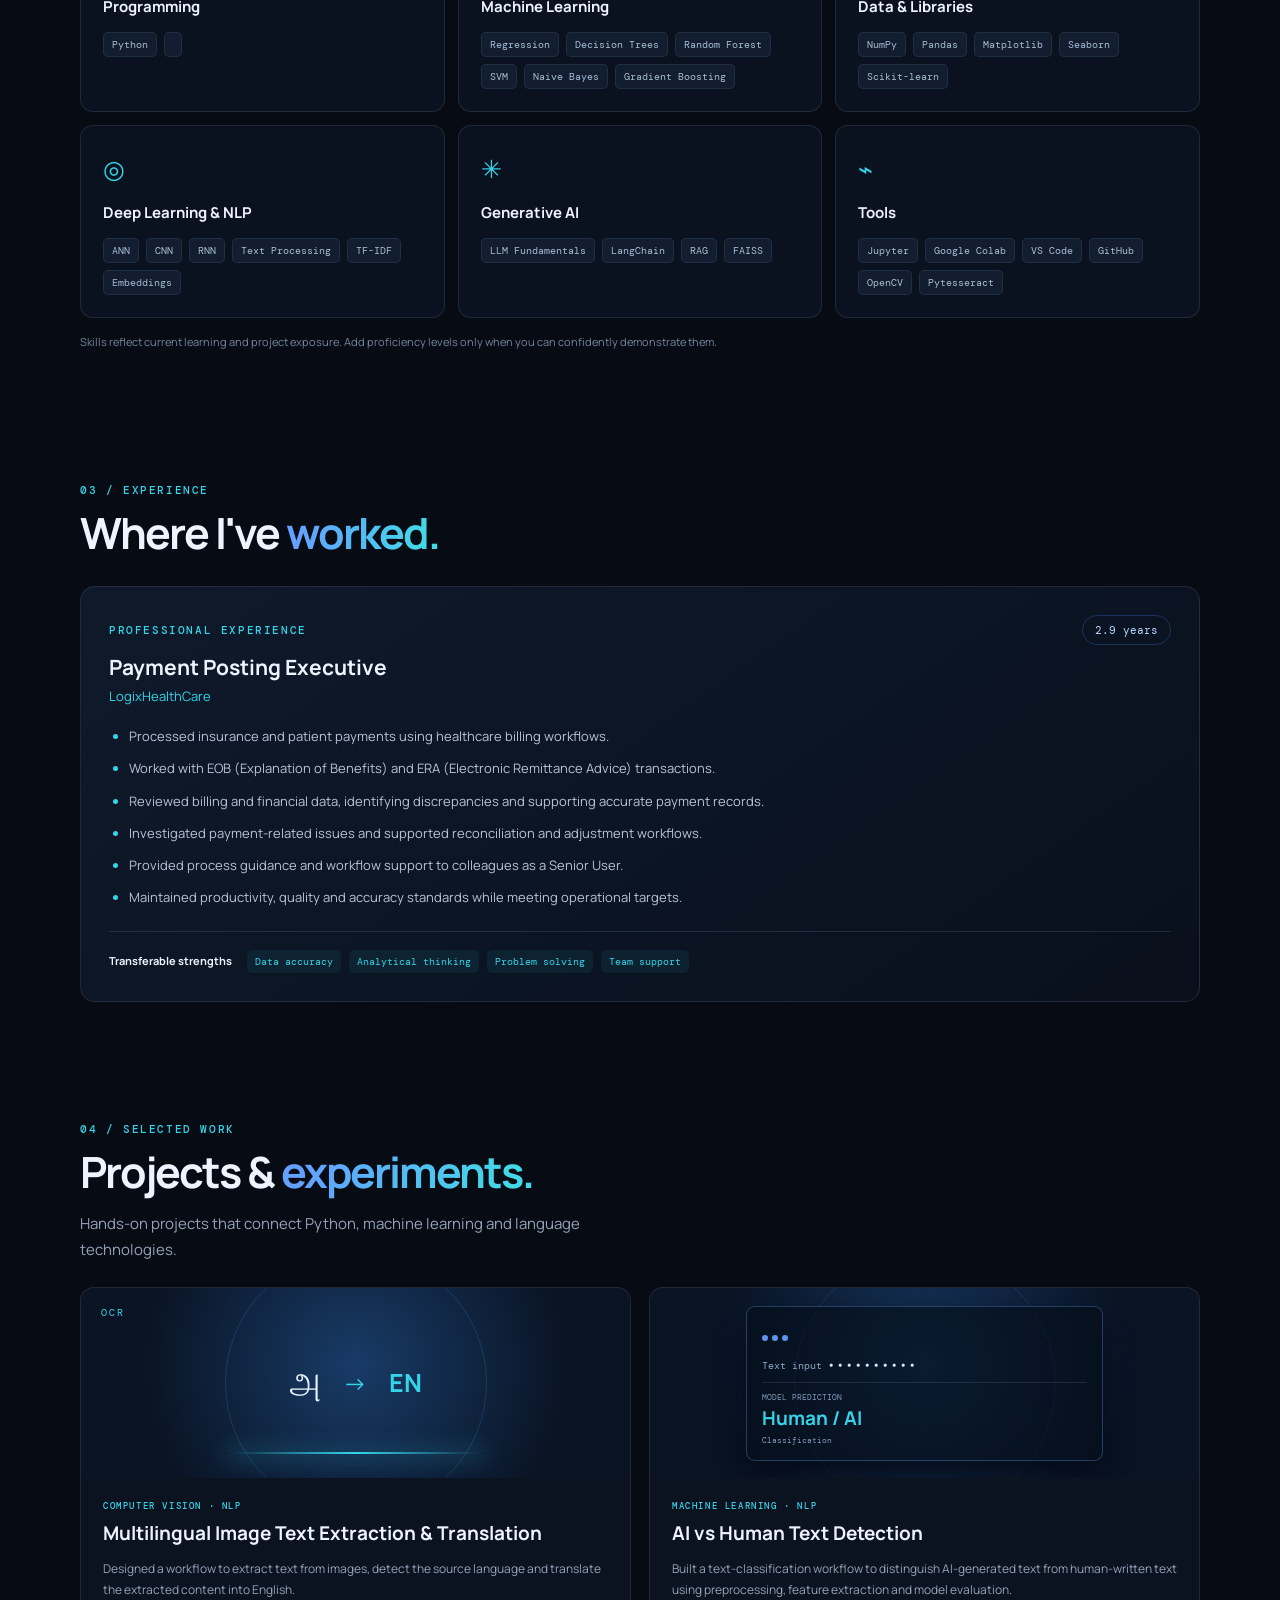
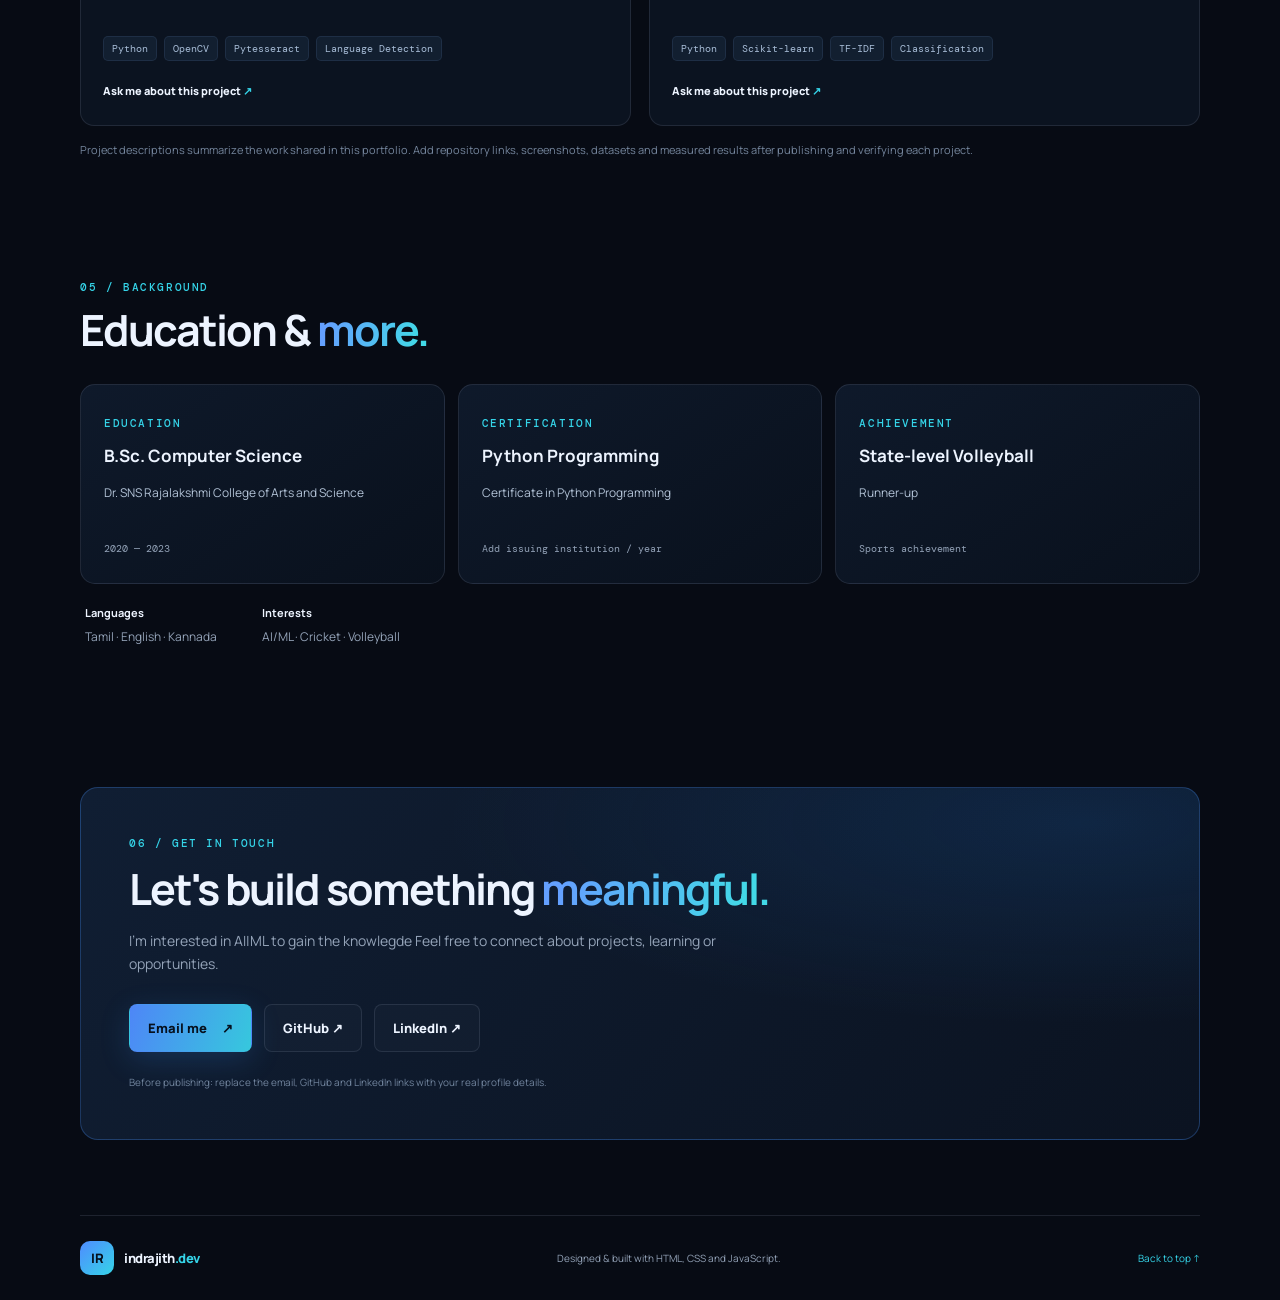
==== commit 1c8e55c2: "Update skills section by removing SQL tag Removed the 'SQL - learning' tag from the Programming skil" ====
--- a/index.html
+++ b/index.html
@@ -70,7 +70,7 @@
       <div class="section-heading"><span class="section-index">02 / TOOLKIT</span><h2>Skills I'm <span class="gradient-text">working with.</span></h2></div>
       <p class="section-lead">A growing toolkit for developing, evaluating and explaining data-driven applications.</p>
       <div class="skills-grid">
-        <article class="skill-card"><div class="skill-icon">⌘</div><h3>Programming</h3><div class="tags"><span>Python</span><span>SQL — learning</span></div></article>
+        <article class="skill-card"><div class="skill-icon">⌘</div><h3>Programming</h3><div class="tags"><span>Python</span><span></span></div></article>
         <article class="skill-card"><div class="skill-icon">◈</div><h3>Machine Learning</h3><div class="tags"><span>Regression</span><span>Decision Trees</span><span>Random Forest</span><span>SVM</span><span>Naive Bayes</span><span>Gradient Boosting</span></div></article>
         <article class="skill-card"><div class="skill-icon">▦</div><h3>Data & Libraries</h3><div class="tags"><span>NumPy</span><span>Pandas</span><span>Matplotlib</span><span>Seaborn</span><span>Scikit-learn</span></div></article>
         <article class="skill-card"><div class="skill-icon">◎</div><h3>Deep Learning & NLP</h3><div class="tags"><span>ANN</span><span>CNN</span><span>RNN</span><span>Text Processing</span><span>TF-IDF</span><span>Embeddings</span></div></article>
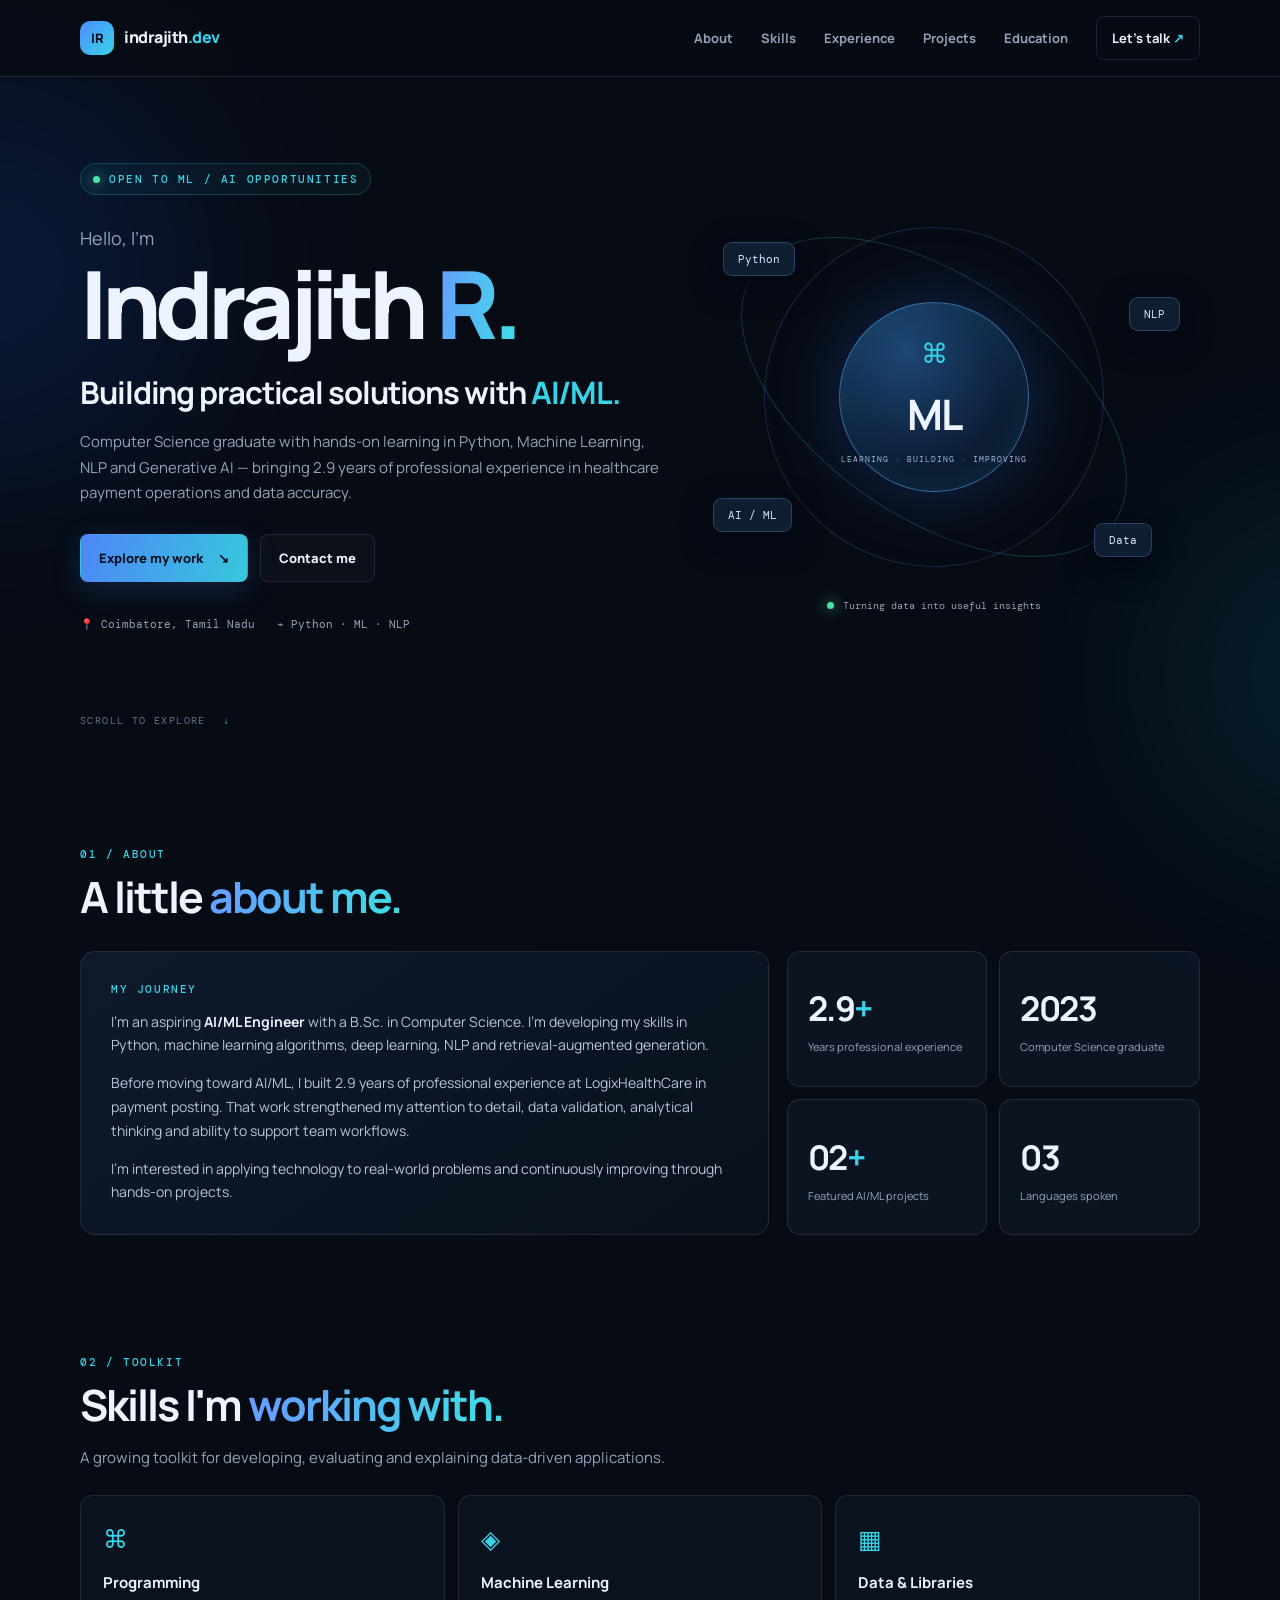
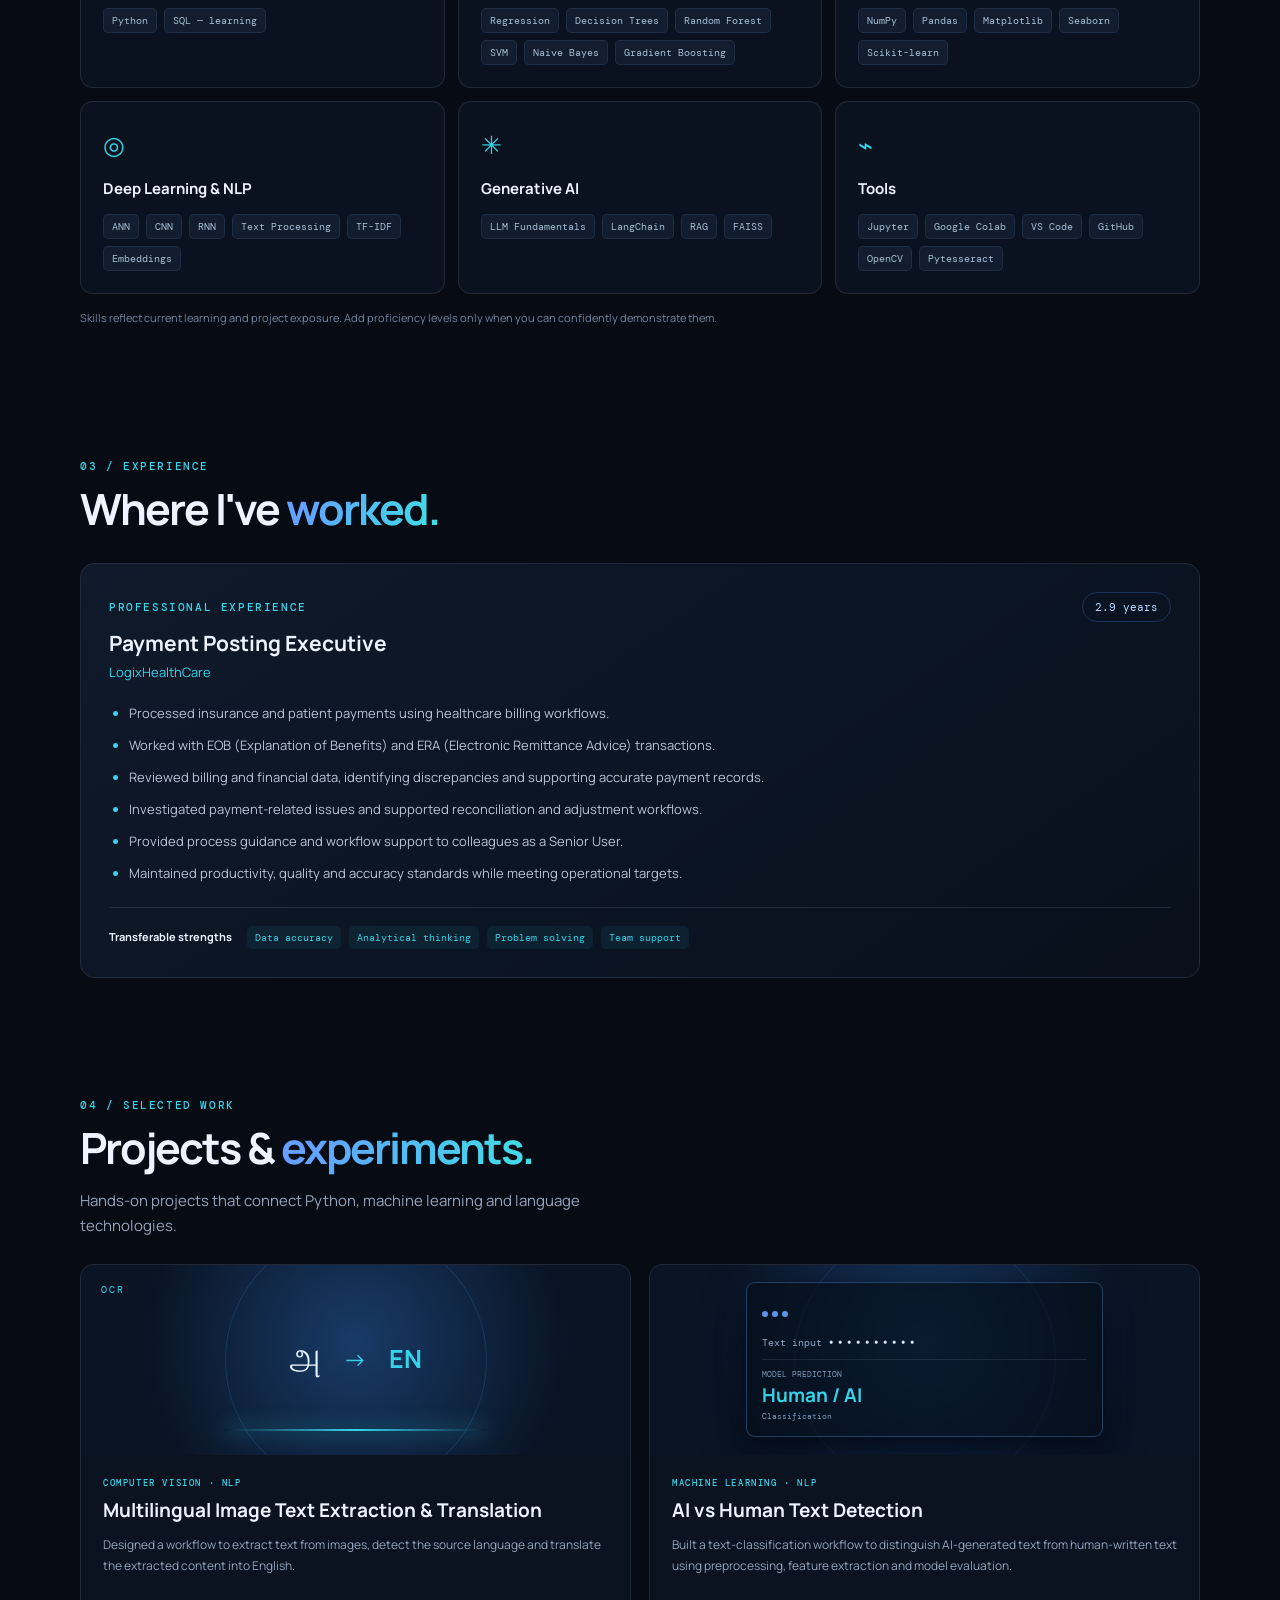
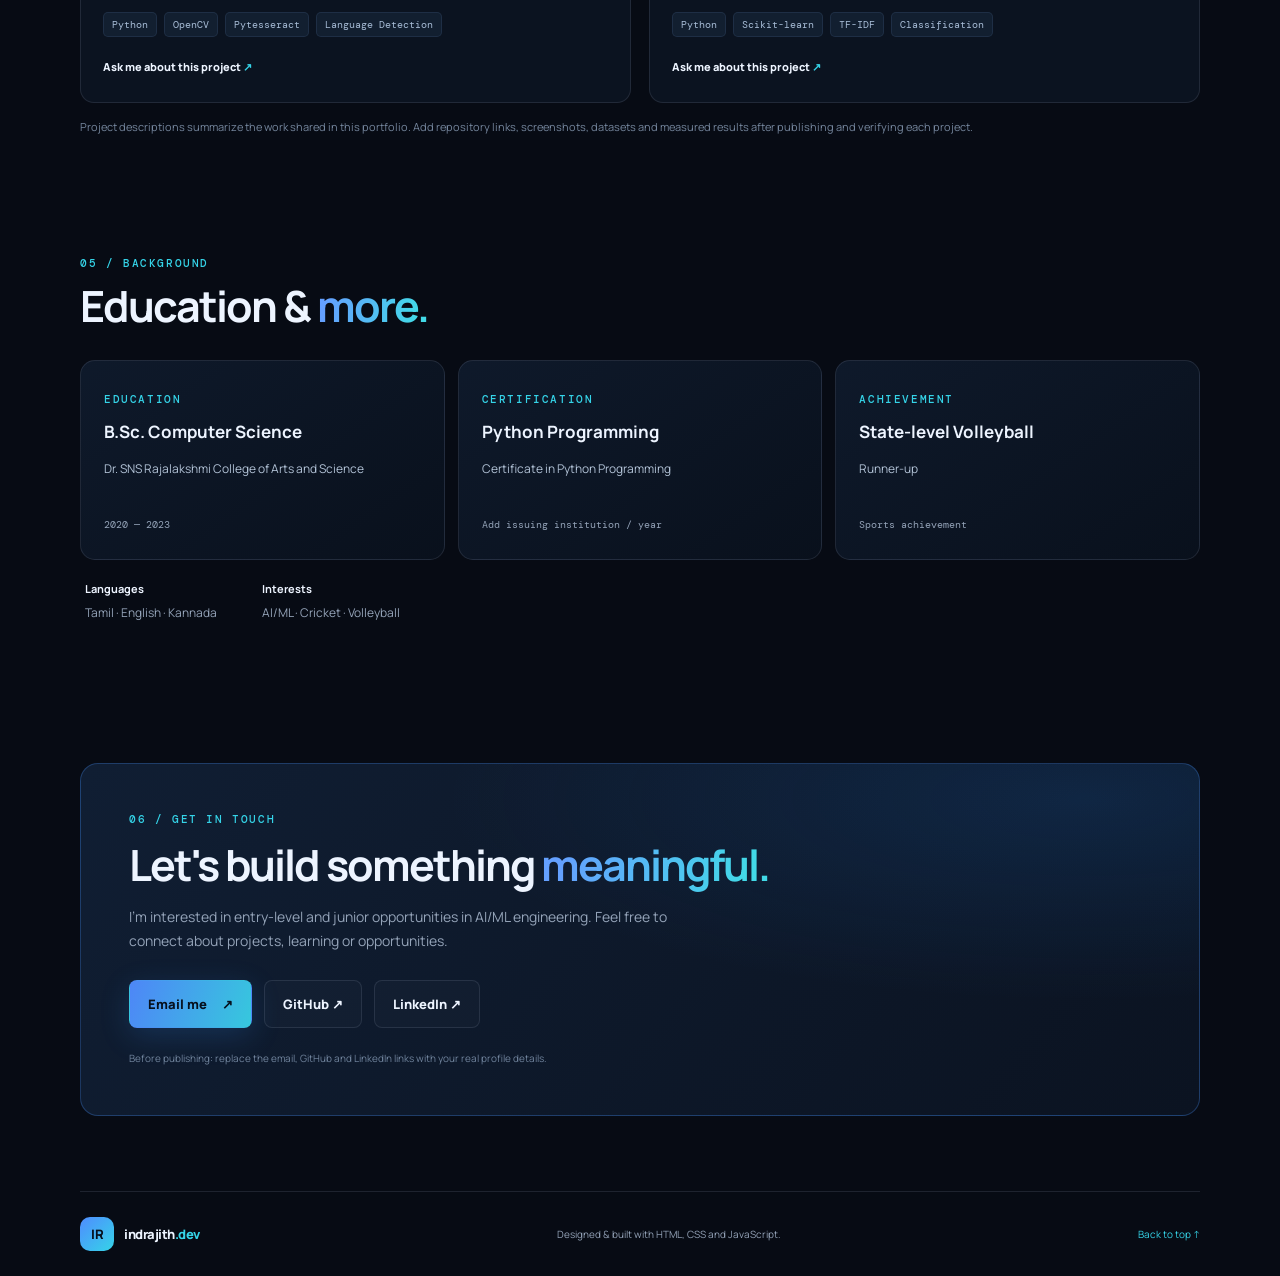
==== commit 7e3e41d9: "Add files via upload" ====
--- a/index.html
+++ b/index.html
@@ -3,8 +3,8 @@
 <head>
   <meta charset="UTF-8">
   <meta name="viewport" content="width=device-width, initial-scale=1.0">
-  <meta name="description" content="Indrajith R — aspiring AI|ML Engineer portfolio.">
-  <title>Indrajith R | AI|ML Engineer</title>
+  <meta name="description" content="Indrajith R — AI/ML Engineer portfolio.">
+  <title>Indrajith R | AI/ML Engineer</title>
   <link rel="preconnect" href="https://fonts.googleapis.com">
   <link rel="preconnect" href="https://fonts.gstatic.com" crossorigin>
   <link href="https://fonts.googleapis.com/css2?family=DM+Mono:wght@400;500&family=Manrope:wght@400;500;600;700;800&display=swap" rel="stylesheet">
@@ -30,7 +30,7 @@
         <div class="eyebrow"><span class="status-dot"></span> OPEN TO ML / AI OPPORTUNITIES</div>
         <p class="intro">Hello, I'm</p>
         <h1>Indrajith <span class="gradient-text">R.</span></h1>
-        <h2>Building practical solutions with <span class="accent">Machine Learning.</span></h2>
+        <h2>Building practical solutions with <span class="accent">AI/ML.</span></h2>
         <p class="hero-description">Computer Science graduate with hands-on learning in Python, Machine Learning, NLP and Generative AI — bringing 2.9 years of professional experience in healthcare payment operations and data accuracy.</p>
         <div class="hero-actions">
           <a class="button button-primary" href="#projects">Explore my work <span>↘</span></a>
@@ -53,7 +53,7 @@
       <div class="about-grid">
         <div class="about-main panel">
           <div class="panel-kicker">MY JOURNEY</div>
-          <p>I'm an aspiring <strong>Machine Learning Engineer</strong> with a B.Sc. in Computer Science. I'm developing my skills in Python, machine learning algorithms, deep learning, NLP and retrieval-augmented generation.</p>
+          <p>I'm an aspiring <strong>AI/ML Engineer</strong> with a B.Sc. in Computer Science. I'm developing my skills in Python, machine learning algorithms, deep learning, NLP and retrieval-augmented generation.</p>
           <p>Before moving toward AI/ML, I built 2.9 years of professional experience at LogixHealthCare in payment posting. That work strengthened my attention to detail, data validation, analytical thinking and ability to support team workflows.</p>
           <p>I'm interested in applying technology to real-world problems and continuously improving through hands-on projects.</p>
         </div>
@@ -70,7 +70,7 @@
       <div class="section-heading"><span class="section-index">02 / TOOLKIT</span><h2>Skills I'm <span class="gradient-text">working with.</span></h2></div>
       <p class="section-lead">A growing toolkit for developing, evaluating and explaining data-driven applications.</p>
       <div class="skills-grid">
-        <article class="skill-card"><div class="skill-icon">⌘</div><h3>Programming</h3><div class="tags"><span>Python</span><span></span></div></article>
+        <article class="skill-card"><div class="skill-icon">⌘</div><h3>Programming</h3><div class="tags"><span>Python</span><span>SQL — learning</span></div></article>
         <article class="skill-card"><div class="skill-icon">◈</div><h3>Machine Learning</h3><div class="tags"><span>Regression</span><span>Decision Trees</span><span>Random Forest</span><span>SVM</span><span>Naive Bayes</span><span>Gradient Boosting</span></div></article>
         <article class="skill-card"><div class="skill-icon">▦</div><h3>Data & Libraries</h3><div class="tags"><span>NumPy</span><span>Pandas</span><span>Matplotlib</span><span>Seaborn</span><span>Scikit-learn</span></div></article>
         <article class="skill-card"><div class="skill-icon">◎</div><h3>Deep Learning & NLP</h3><div class="tags"><span>ANN</span><span>CNN</span><span>RNN</span><span>Text Processing</span><span>TF-IDF</span><span>Embeddings</span></div></article>
@@ -126,7 +126,7 @@
       <div class="contact-panel">
         <span class="section-index">06 / GET IN TOUCH</span>
         <h2>Let's build something <span class="gradient-text">meaningful.</span></h2>
-        <p>I'm interested in AI|ML to gain the knowlegde Feel free to connect about projects, learning or opportunities.</p>
+        <p>I'm interested in entry-level and junior opportunities in AI/ML engineering. Feel free to connect about projects, learning or opportunities.</p>
         <div class="contact-actions">
           <!-- Replace the placeholder email address before publishing. -->
           <a class="button button-primary" id="emailLink" href="mailto:your.email@example.com">Email me <span>↗</span></a>
@@ -142,4 +142,4 @@
   <footer class="footer container"><a class="brand" href="#home"><span class="brand-mark">IR</span><span>indrajith<span class="accent">.dev</span></span></a><span>Designed & built with HTML, CSS and JavaScript.</span><a href="#home">Back to top ↑</a></footer>
   <script src="script.js"></script>
 </body>
-</html>
+</html>
